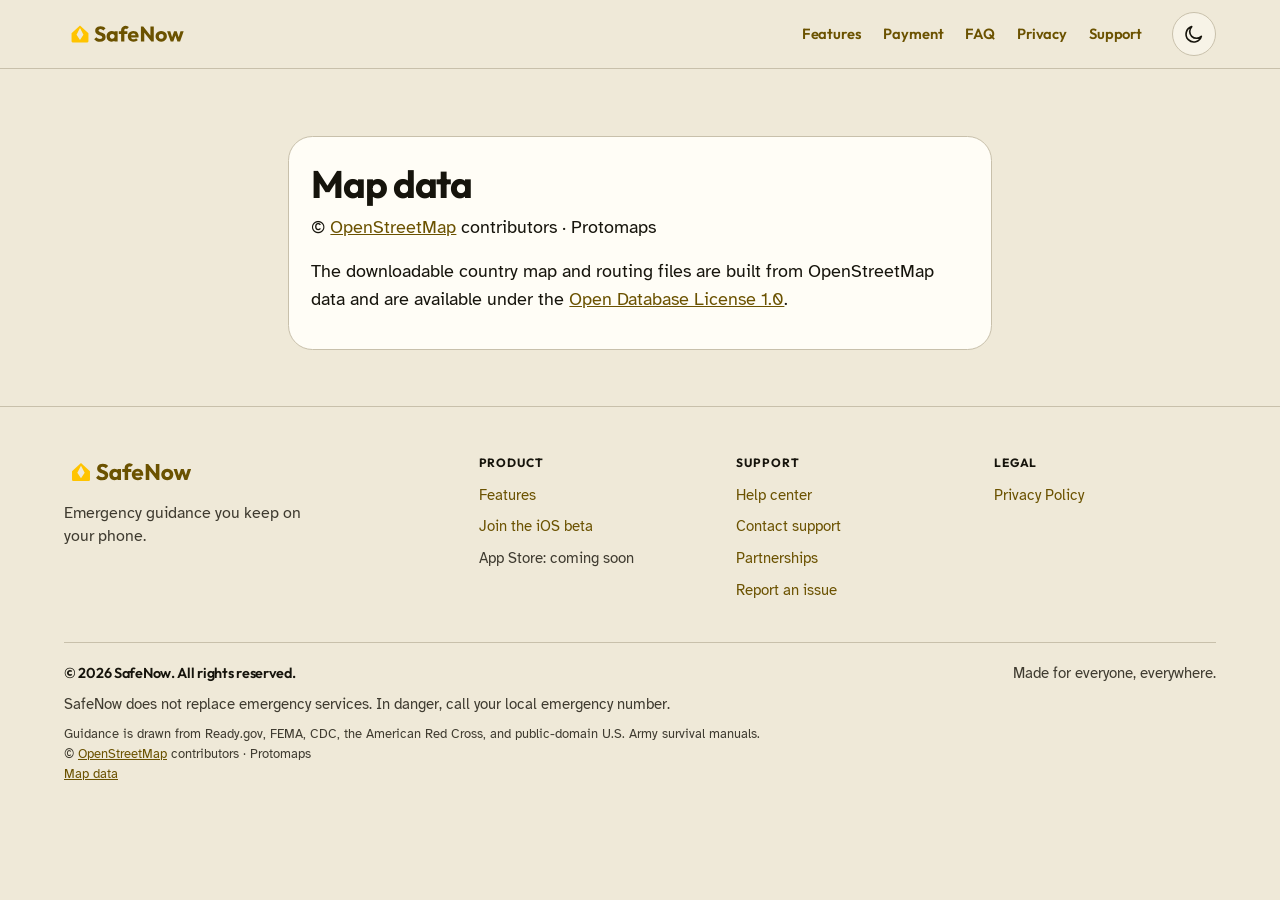
==== map-data/index.html @ 357b305e "Add OpenStreetMap footer credit and a draft /map-data page Replace the footer map line on every page" ====
<!doctype html>
<html lang="en" data-odbl-offer="off">
  <head>
    <meta charset="UTF-8" />
    <meta name="viewport" content="width=device-width, initial-scale=1" />
    <title>SafeNow map data</title>
    <meta name="description" content="OpenStreetMap credit and licence notes for SafeNow downloadable country map and routing files." />
    <link rel="canonical" href="https://safenow.help/map-data/" />
    <meta property="og:type" content="website" />
    <meta property="og:site_name" content="SafeNow" />
    <meta property="og:title" content="SafeNow map data" />
    <meta property="og:description" content="OpenStreetMap credit and licence notes for SafeNow downloadable country map and routing files." />
    <meta property="og:url" content="https://safenow.help/map-data/" />
    <meta property="og:image" content="https://safenow.help/icon-512.png" />
    <meta property="og:image:width" content="512" />
    <meta property="og:image:height" content="512" />
    <meta name="twitter:card" content="summary_large_image" />
    <link rel="icon" href="../favicon.svg" type="image/svg+xml" />
    <link rel="icon" href="../favicon-32.png" type="image/png" sizes="32x32" />
    <link rel="icon" href="../favicon-16.png" type="image/png" sizes="16x16" />
    <link rel="shortcut icon" href="../favicon.ico" />
    <link rel="apple-touch-icon" href="../apple-touch-icon.png" sizes="180x180" />
    <link rel="manifest" href="../site.webmanifest" />
    <link rel="stylesheet" href="../styles.css" />
    <meta name="theme-color" content="#10110e" media="(prefers-color-scheme: dark)" />
    <meta name="theme-color" content="#efe9d8" media="(prefers-color-scheme: light)" />
    <script>
      try {
        var t = localStorage.getItem("safenow-theme");
        if (t === "light" || t === "dark") document.documentElement.setAttribute("data-theme", t);
      } catch (e) {}
    </script>
  </head>
  <body>
    <a class="skip" href="#main">Skip to content</a>
    <header class="site-header">
      <div class="wrap header-inner">
        <a class="brand" href="../index.html" aria-label="SafeNow">
          <svg class="brand-lockup" viewBox="0 0 5951 1496.72" role="img" aria-hidden="true" focusable="false">
            <g transform="translate(198.294 198.294) scale(1.074)">
              <path fill="#FFC400" fill-rule="evenodd" d="M512 144 L880 480 L880 832 A48 48 0 0 1 832 880 L192 880 A48 48 0 0 1 144 832 L144 480 Z M512 252 L662 543.2 L512 772 L362 543.2 Z"/>
            </g>
            <g transform="translate(1396 1101.36)">
              <path fill="currentColor" d="M280 11Q193 11 130.25 -17.25Q67.5 -45.5 16.0 -103.5L117.5 -205.0Q151.5 -165.5 193.0 -144.0Q234.5 -122.5 290.0 -122.5Q339.5 -122.5 367.25 -140.75Q395 -159 395 -191Q395.0 -219.5 377.0 -237.75Q359 -256 329.5 -269.0Q300 -282 264.5 -293.75Q229.0 -305.5 193.75 -321.25Q158.5 -337.0 129.0 -360.25Q99.5 -383.5 81.5 -419.25Q63.5 -455.0 63.5 -508.5Q63.5 -574.0 95.25 -620.75Q127.0 -667.5 183.0 -692.25Q239 -717 311.5 -717.0Q386 -717 447.5 -690.75Q509.0 -664.5 548.5 -620.0L446.5 -518.5Q415.0 -551.5 382.25 -567.5Q349.5 -583.5 309.0 -583.5Q267.5 -583.5 243.5 -568.0Q219.5 -552.5 219.5 -523.5Q219.5 -497.0 237.5 -480.5Q255.5 -464.0 285.0 -451.75Q314.5 -439.5 350.0 -427.5Q385.5 -415.5 420.75 -399.75Q456 -384 485.5 -359.5Q515 -335 533.0 -297.5Q551 -260 551 -205Q551.0 -103.5 479.0 -46.25Q407 11 280 11ZM829 10Q762 10 709.25 -23.0Q656.5 -56.0 626.25 -113.0Q596 -170 596.0 -242.5Q596.0 -315.5 626.25 -372.75Q656.5 -430.0 709.25 -463.0Q762 -496 829 -496Q878 -496 917.5 -477.0Q957 -458 981.75 -424.5Q1006.5 -391.0 1010 -348V-138Q1006.5 -95.0 982.0 -61.5Q957.5 -28.0 917.75 -9.0Q878 10 829 10ZM860 -128Q909 -128 939.0 -160.25Q969.0 -192.5 969 -243Q969 -277 955.5 -302.75Q942.0 -328.5 917.5 -343.25Q893 -358 860.5 -358.0Q828.5 -358.0 804.0 -343.25Q779.5 -328.5 765.25 -302.5Q751.0 -276.5 751 -243Q751.0 -209.5 765.0 -183.5Q779.0 -157.5 803.75 -142.75Q828.5 -128.0 860 -128ZM962.5 0.0V-130.5L985.5 -249.0L962.5 -366.5V-486.0H1113V0ZM1275 0V-527.5Q1275 -587 1301.25 -634.25Q1327.5 -681.5 1375.75 -709.25Q1424 -737 1490 -737Q1540 -737 1577.25 -720.5Q1614.5 -704.0 1642.5 -675.0L1546.5 -579.0Q1537 -589 1524.5 -594.25Q1512.0 -599.5 1495.0 -599.5Q1463.5 -599.5 1445.75 -581.75Q1428 -564 1428.0 -532.5V0ZM1167.5 -356.0V-486.0H1568V-356ZM1859.5 11.0Q1780.5 11.0 1719.25 -21.5Q1658 -54 1623.0 -111.75Q1588.0 -169.5 1588 -243Q1588 -316 1622.25 -373.25Q1656.5 -430.5 1715.75 -463.75Q1775 -497 1848.5 -497.0Q1920.5 -497.0 1975.75 -465.75Q2031.0 -434.5 2062.5 -379.5Q2094.0 -324.5 2094 -254Q2094.0 -240.5 2092.5 -226.0Q2091.0 -211.5 2087 -193L1668.0 -191.5V-296.5L2022 -298L1956.0 -253.5Q1955.0 -295.5 1942.75 -323.25Q1930.5 -351.0 1907.25 -365.5Q1884 -380 1849.5 -380.0Q1813.5 -380.0 1787.0 -363.5Q1760.5 -347.0 1746.25 -316.75Q1732.0 -286.5 1732 -244Q1732 -201 1747.25 -170.25Q1762.5 -139.5 1791.0 -123.25Q1819.5 -107.0 1859 -107Q1895 -107 1924.0 -119.25Q1953.0 -131.5 1975.0 -156.5L2059.0 -72.5Q2023 -31 1972.0 -10.0Q1921 11 1859.5 11.0ZM2201.5 0.0V-706.0H2311.5L2359 -565V0ZM2689 0 2273 -533 2311.5 -706.0 2727.5 -173.0ZM2689 0 2646.5 -140.5V-706.0H2804V0ZM3152 11Q3076.5 11.0 3016.25 -22.5Q2956 -56 2921.0 -114.0Q2886 -172 2886 -244Q2886 -316 2920.75 -373.0Q2955.5 -430.0 3015.75 -463.5Q3076 -497 3151.5 -497.0Q3227.5 -497.0 3287.5 -463.75Q3347.5 -430.5 3382.5 -373.25Q3417.5 -316.0 3417.5 -244.0Q3417.5 -172.0 3382.75 -114.0Q3348 -56 3288.0 -22.5Q3228 11 3152 11ZM3151.5 -128.0Q3184.5 -128.0 3209.5 -142.5Q3234.5 -157.0 3248.25 -183.25Q3262.0 -209.5 3262.0 -243.5Q3262.0 -277.5 3247.75 -303.25Q3233.5 -329.0 3209.0 -343.5Q3184.5 -358.0 3151.5 -358.0Q3119.5 -358.0 3094.5 -343.25Q3069.5 -328.5 3055.5 -302.75Q3041.5 -277.0 3041.5 -243.0Q3041.5 -209.5 3055.5 -183.25Q3069.5 -157.0 3094.5 -142.5Q3119.5 -128.0 3151.5 -128.0ZM3594.5 0.0 3426.5 -486.0H3576.5L3681.0 -132.5L3636.5 -131.5L3751.5 -486.0H3876L3991.5 -131.5L3946.5 -132.5L4052 -486H4202L4034 0H3908.5L3795.5 -336.0H3833.5L3719 0Z"/>
            </g>
          </svg>
        </a>
        <nav class="site-nav site-nav-desktop" aria-label="Site">
            <a href="../index.html#features">Features</a>
            <a href="../index.html#pricing">Payment</a>
            <a href="../index.html#faq">FAQ</a>
            <a href="../privacy/">Privacy</a>
            <a href="../support/">Support</a>
        </nav>
        <div class="header-tools">
          <details class="nav-menu">
            <summary>Menu</summary>
            <nav class="site-nav" aria-label="Site">
              <a href="../index.html#features">Features</a>
              <a href="../index.html#pricing">Payment</a>
              <a href="../index.html#faq">FAQ</a>
              <a href="../privacy/">Privacy</a>
              <a href="../support/">Support</a>
            </nav>
          </details>
          <button type="button" class="theme-toggle" data-theme-toggle aria-label="Switch to light theme">
            <svg class="icon-light" viewBox="0 0 24 24" aria-hidden="true">
              <circle cx="12" cy="12" r="4" />
              <path d="M12 3v2M12 19v2M4.9 4.9l1.4 1.4M17.7 17.7l1.4 1.4M3 12h2M19 12h2M4.9 19.1l1.4-1.4M17.7 6.3l1.4-1.4" />
            </svg>
            <svg class="icon-dark" viewBox="0 0 24 24" aria-hidden="true">
              <path d="M20 14.5A8.5 8.5 0 1 1 9.5 4 7 7 0 0 0 20 14.5z" />
            </svg>
          </button>
        </div>
      </div>
    </header>
    <main id="main" class="page-hero">
      <div class="wrap">
        <article class="doc">
          <h1>Map data</h1>
          <p class="credit-line">© <a href="https://www.openstreetmap.org/copyright">OpenStreetMap</a> contributors · Protomaps</p>
          <p>The downloadable country map and routing files are built from OpenStreetMap data and are available under the <a href="https://opendatacommons.org/licenses/odbl/1-0/">Open Database License 1.0</a>.</p>
          <!--
            The "Data and licence" sentence and the ODbL 4.6 offer links stay
            behind data-odbl-offer="off" (see the html element and .odbl-offer
            in styles.css). Do not turn the flag on until the URLs actually
            serve the derived files and the build method, and an attorney has
            confirmed the approach.
          -->
          <section class="odbl-offer">
            <h2>Data and licence</h2>
            <p>Map data © OpenStreetMap contributors, available under the Open Database License. See <a href="https://www.openstreetmap.org/copyright">https://www.openstreetmap.org/copyright</a>. You can get a machine-readable copy of the map and routing files we build from that data, or the method we use to build them, at no charge over the internet, at <a href="https://safenow.help/map-data">https://safenow.help/map-data</a>.</p>
            <p>You can get a machine-readable copy of the derived country map and routing files, and the method used to build them (scripts, config, and the source snapshot), at no charge over the internet.</p>
            <!-- Links omitted until the URLs actually serve these files:
            <ul>
              <li><a href="#derived-files">Derived map and routing files</a></li>
              <li><a href="#build-method">Build method (scripts, config, and source snapshot)</a></li>
            </ul>
            -->
          </section>
        </article>
      </div>
    </main>
    <footer class="site-footer">
      <div class="wrap">
        <div class="footer-top">
          <div class="footer-brand-col">
            <a class="footer-brand" href="../index.html" aria-label="SafeNow">
          <svg class="brand-lockup" viewBox="0 0 5951 1496.72" role="img" aria-hidden="true" focusable="false">
            <g transform="translate(198.294 198.294) scale(1.074)">
              <path fill="#FFC400" fill-rule="evenodd" d="M512 144 L880 480 L880 832 A48 48 0 0 1 832 880 L192 880 A48 48 0 0 1 144 832 L144 480 Z M512 252 L662 543.2 L512 772 L362 543.2 Z"/>
            </g>
            <g transform="translate(1396 1101.36)">
              <path fill="currentColor" d="M280 11Q193 11 130.25 -17.25Q67.5 -45.5 16.0 -103.5L117.5 -205.0Q151.5 -165.5 193.0 -144.0Q234.5 -122.5 290.0 -122.5Q339.5 -122.5 367.25 -140.75Q395 -159 395 -191Q395.0 -219.5 377.0 -237.75Q359 -256 329.5 -269.0Q300 -282 264.5 -293.75Q229.0 -305.5 193.75 -321.25Q158.5 -337.0 129.0 -360.25Q99.5 -383.5 81.5 -419.25Q63.5 -455.0 63.5 -508.5Q63.5 -574.0 95.25 -620.75Q127.0 -667.5 183.0 -692.25Q239 -717 311.5 -717.0Q386 -717 447.5 -690.75Q509.0 -664.5 548.5 -620.0L446.5 -518.5Q415.0 -551.5 382.25 -567.5Q349.5 -583.5 309.0 -583.5Q267.5 -583.5 243.5 -568.0Q219.5 -552.5 219.5 -523.5Q219.5 -497.0 237.5 -480.5Q255.5 -464.0 285.0 -451.75Q314.5 -439.5 350.0 -427.5Q385.5 -415.5 420.75 -399.75Q456 -384 485.5 -359.5Q515 -335 533.0 -297.5Q551 -260 551 -205Q551.0 -103.5 479.0 -46.25Q407 11 280 11ZM829 10Q762 10 709.25 -23.0Q656.5 -56.0 626.25 -113.0Q596 -170 596.0 -242.5Q596.0 -315.5 626.25 -372.75Q656.5 -430.0 709.25 -463.0Q762 -496 829 -496Q878 -496 917.5 -477.0Q957 -458 981.75 -424.5Q1006.5 -391.0 1010 -348V-138Q1006.5 -95.0 982.0 -61.5Q957.5 -28.0 917.75 -9.0Q878 10 829 10ZM860 -128Q909 -128 939.0 -160.25Q969.0 -192.5 969 -243Q969 -277 955.5 -302.75Q942.0 -328.5 917.5 -343.25Q893 -358 860.5 -358.0Q828.5 -358.0 804.0 -343.25Q779.5 -328.5 765.25 -302.5Q751.0 -276.5 751 -243Q751.0 -209.5 765.0 -183.5Q779.0 -157.5 803.75 -142.75Q828.5 -128.0 860 -128ZM962.5 0.0V-130.5L985.5 -249.0L962.5 -366.5V-486.0H1113V0ZM1275 0V-527.5Q1275 -587 1301.25 -634.25Q1327.5 -681.5 1375.75 -709.25Q1424 -737 1490 -737Q1540 -737 1577.25 -720.5Q1614.5 -704.0 1642.5 -675.0L1546.5 -579.0Q1537 -589 1524.5 -594.25Q1512.0 -599.5 1495.0 -599.5Q1463.5 -599.5 1445.75 -581.75Q1428 -564 1428.0 -532.5V0ZM1167.5 -356.0V-486.0H1568V-356ZM1859.5 11.0Q1780.5 11.0 1719.25 -21.5Q1658 -54 1623.0 -111.75Q1588.0 -169.5 1588 -243Q1588 -316 1622.25 -373.25Q1656.5 -430.5 1715.75 -463.75Q1775 -497 1848.5 -497.0Q1920.5 -497.0 1975.75 -465.75Q2031.0 -434.5 2062.5 -379.5Q2094.0 -324.5 2094 -254Q2094.0 -240.5 2092.5 -226.0Q2091.0 -211.5 2087 -193L1668.0 -191.5V-296.5L2022 -298L1956.0 -253.5Q1955.0 -295.5 1942.75 -323.25Q1930.5 -351.0 1907.25 -365.5Q1884 -380 1849.5 -380.0Q1813.5 -380.0 1787.0 -363.5Q1760.5 -347.0 1746.25 -316.75Q1732.0 -286.5 1732 -244Q1732 -201 1747.25 -170.25Q1762.5 -139.5 1791.0 -123.25Q1819.5 -107.0 1859 -107Q1895 -107 1924.0 -119.25Q1953.0 -131.5 1975.0 -156.5L2059.0 -72.5Q2023 -31 1972.0 -10.0Q1921 11 1859.5 11.0ZM2201.5 0.0V-706.0H2311.5L2359 -565V0ZM2689 0 2273 -533 2311.5 -706.0 2727.5 -173.0ZM2689 0 2646.5 -140.5V-706.0H2804V0ZM3152 11Q3076.5 11.0 3016.25 -22.5Q2956 -56 2921.0 -114.0Q2886 -172 2886 -244Q2886 -316 2920.75 -373.0Q2955.5 -430.0 3015.75 -463.5Q3076 -497 3151.5 -497.0Q3227.5 -497.0 3287.5 -463.75Q3347.5 -430.5 3382.5 -373.25Q3417.5 -316.0 3417.5 -244.0Q3417.5 -172.0 3382.75 -114.0Q3348 -56 3288.0 -22.5Q3228 11 3152 11ZM3151.5 -128.0Q3184.5 -128.0 3209.5 -142.5Q3234.5 -157.0 3248.25 -183.25Q3262.0 -209.5 3262.0 -243.5Q3262.0 -277.5 3247.75 -303.25Q3233.5 -329.0 3209.0 -343.5Q3184.5 -358.0 3151.5 -358.0Q3119.5 -358.0 3094.5 -343.25Q3069.5 -328.5 3055.5 -302.75Q3041.5 -277.0 3041.5 -243.0Q3041.5 -209.5 3055.5 -183.25Q3069.5 -157.0 3094.5 -142.5Q3119.5 -128.0 3151.5 -128.0ZM3594.5 0.0 3426.5 -486.0H3576.5L3681.0 -132.5L3636.5 -131.5L3751.5 -486.0H3876L3991.5 -131.5L3946.5 -132.5L4052 -486H4202L4034 0H3908.5L3795.5 -336.0H3833.5L3719 0Z"/>
            </g>
          </svg>
          </a>
            <p class="footer-tagline">Emergency guidance you keep on your phone.</p>
          </div>
          <nav class="footer-col" aria-labelledby="footer-product-heading">
            <h2 class="footer-heading" id="footer-product-heading">Product</h2>
            <ul class="footer-list">
              <li><a href="../index.html#features">Features</a></li>
              <li><a href="https://testflight.apple.com/join/SJqQeFAy" rel="noopener noreferrer">Join the iOS beta</a></li>
              <li><span class="footer-coming-soon">App Store: coming soon</span></li>
            </ul>
          </nav>
          <nav class="footer-col" aria-labelledby="footer-support-heading">
            <h2 class="footer-heading" id="footer-support-heading">Support</h2>
            <ul class="footer-list">
              <li><a href="../support/">Help center</a></li>
              <li><a href="mailto:support@safenow.help">Contact support</a></li>
              <li><a href="mailto:partners@safenow.help">Partnerships</a></li>
              <li><a href="https://github.com/oxgirl/safenow-site/issues" rel="noopener noreferrer">Report an issue</a></li>
            </ul>
          </nav>
          <nav class="footer-col" aria-labelledby="footer-legal-heading">
            <h2 class="footer-heading" id="footer-legal-heading">Legal</h2>
            <ul class="footer-list">
              <li><a href="../privacy/">Privacy Policy</a></li>
            </ul>
          </nav>
        </div>
        <div class="footer-bottom">
          <div class="footer-bottom-primary">
            <p class="footer-copy">© 2026 SafeNow. All rights reserved.</p>
            <p class="footer-everywhere">Made for everyone, everywhere.</p>
          </div>
          <p class="footer-disclaimer">SafeNow does not replace emergency services. In danger, call your local emergency number.</p>
          <p class="footer-credits">Guidance is drawn from Ready.gov, FEMA, CDC, the American Red Cross, and public-domain U.S. Army survival manuals.<br />© <a href="https://www.openstreetmap.org/copyright">OpenStreetMap</a> contributors · Protomaps<br /><a href="../map-data/" aria-current="page">Map data</a></p>
        </div>
      </div>
    </footer>
    <script src="../theme.js"></script>
  </body>
</html>
---- styles.css ----
/* SafeNow public site. Fonts are self-hosted. No external trackers. */

@font-face {
  font-family: Outfit;
  src: url("fonts/outfit-400.woff2") format("woff2");
  font-weight: 400;
  font-style: normal;
  font-display: swap;
}
@font-face {
  font-family: Outfit;
  src: url("fonts/outfit-600.woff2") format("woff2");
  font-weight: 600;
  font-style: normal;
  font-display: swap;
}
@font-face {
  font-family: Outfit;
  src: url("fonts/outfit-700.woff2") format("woff2");
  font-weight: 700;
  font-style: normal;
  font-display: swap;
}
@font-face {
  font-family: "Atkinson Hyperlegible";
  src: url("fonts/atkinson-400.woff2") format("woff2");
  font-weight: 400;
  font-style: normal;
  font-display: swap;
}
@font-face {
  font-family: "Atkinson Hyperlegible";
  src: url("fonts/atkinson-700.woff2") format("woff2");
  font-weight: 700;
  font-style: normal;
  font-display: swap;
}

:root {
  color-scheme: dark;
  --page: #10110e;
  --bg: #161712;
  --bg-2: #1c1e16;
  --card: #181a14;
  --ink: #f6f3e8;
  --muted: #c4bda8;
  --line: #32342a;
  --yellow: #ffc400;
  --yellow-ink: #1a1400;
  --green: #c6f56a;
  --green-ink: #132006;
  --warn: #ffc9c0;
  --warn-bg: #2a1210;
  --warn-line: #8a3a32;
  --shadow: 0 28px 64px rgba(0, 0, 0, 0.42);
  --header-bg: color-mix(in srgb, var(--page) 86%, transparent);
  --max: 72rem;
  --measure: 40rem;
  --radius: 1.15rem;
  --font: "Atkinson Hyperlegible", "Segoe UI", "Helvetica Neue", system-ui, sans-serif;
  --display: Outfit, "Segoe UI", "Helvetica Neue", system-ui, sans-serif;
}

@media (prefers-color-scheme: light) {
  :root:not([data-theme="dark"]) {
    color-scheme: light;
    --page: #efe9d8;
    --bg: #f7f3e7;
    --bg-2: #fffdf6;
    --card: #fffdf6;
    --ink: #16140c;
    --muted: #3f3b30;
    --line: #c8c0ab;
    --green: #0e6a32;
    --green-ink: #f3fff4;
    --warn: #9d1c12;
    --warn-bg: #fbeceb;
    --warn-line: #d7a39e;
    --shadow: 0 24px 48px rgba(22, 20, 12, 0.1);
  }
}

:root[data-theme="light"] {
  color-scheme: light;
  --page: #efe9d8;
  --bg: #f7f3e7;
  --bg-2: #fffdf6;
  --card: #fffdf6;
  --ink: #16140c;
  --muted: #3f3b30;
  --line: #c8c0ab;
  --green: #0e6a32;
  --green-ink: #f3fff4;
  --warn: #9d1c12;
  --warn-bg: #fbeceb;
  --warn-line: #d7a39e;
  --shadow: 0 24px 48px rgba(22, 20, 12, 0.1);
}

:root[data-theme="dark"] {
  color-scheme: dark;
  --page: #10110e;
  --bg: #161712;
  --bg-2: #1c1e16;
  --card: #181a14;
  --ink: #f6f3e8;
  --muted: #c4bda8;
  --line: #32342a;
  --green: #c6f56a;
  --green-ink: #132006;
  --warn: #ffc9c0;
  --warn-bg: #2a1210;
  --warn-line: #8a3a32;
  --shadow: 0 28px 64px rgba(0, 0, 0, 0.42);
}

*, *::before, *::after { box-sizing: border-box; }

html {
  scroll-behavior: smooth;
  scroll-padding-top: 5.5rem;
  overflow-x: clip;
}

body {
  margin: 0;
  background: var(--page);
  color: var(--ink);
  font-family: var(--font);
  font-size: 1.125rem;
  line-height: 1.55;
  min-height: 100vh;
  text-rendering: optimizeLegibility;
}

img, picture, video, svg, .device, .device-screen { max-width: 100%; }
img, picture { height: auto; display: block; }
img { max-width: 100%; }
a { color: var(--yellow); }
a:hover { text-decoration-thickness: 2px; }

@media (prefers-color-scheme: light) {
  :root:not([data-theme="dark"]) a { color: #6b5200; }
}
:root[data-theme="light"] a { color: #6b5200; }
:root[data-theme="dark"] a { color: var(--yellow); }

a.brand,
a.footer-brand,
a.brand:hover,
a.footer-brand:hover,
:root[data-theme="light"] a.brand,
:root[data-theme="light"] a.footer-brand,
:root[data-theme="dark"] a.brand,
:root[data-theme="dark"] a.footer-brand {
  color: var(--ink);
}

:focus-visible {
  outline: 3px solid var(--yellow);
  outline-offset: 3px;
}

.skip {
  position: absolute;
  left: 12px;
  top: -48px;
  z-index: 30;
  background: var(--yellow);
  color: var(--yellow-ink);
  font-weight: 700;
  text-decoration: none;
  padding: 10px 14px;
  border-radius: 999px;
}
.skip:focus { top: 8px; }

.wrap {
  width: min(100% - 2rem, var(--max));
  margin-inline: auto;
  max-width: 100%;
  min-width: 0;
}

h1, h2, h3, h4 {
  font-family: var(--display);
  font-weight: 700;
  letter-spacing: -0.03em;
  line-height: 1.12;
  margin: 0 0 0.7rem;
}
h1 { font-size: clamp(2.35rem, 5.4vw, 4.15rem); }
h2 { font-size: clamp(1.7rem, 3vw, 2.35rem); }
h3 { font-size: 1.2rem; letter-spacing: -0.02em; }
p { margin: 0 0 1rem; }

/* Header */
.site-header {
  position: sticky;
  top: 0;
  z-index: 20;
  background: var(--header-bg);
  backdrop-filter: blur(16px);
  -webkit-backdrop-filter: blur(16px);
  border-bottom: 1px solid var(--line);
}
.header-inner {
  display: flex;
  align-items: center;
  gap: 12px 20px;
  min-height: 4.25rem;
  padding: 0.55rem 0;
}
.brand,
.footer-brand {
  display: inline-flex;
  align-items: center;
  text-decoration: none;
  flex: 0 0 auto;
}
.brand:hover,
.footer-brand:hover { text-decoration: none; }
.brand-lockup {
  height: 28px;
  width: auto;
  display: block;
}
.footer-brand { margin: 0 0 1rem; }
.footer-brand .brand-lockup { height: 32px; }

.header-tools {
  display: flex;
  align-items: center;
  gap: 8px;
  margin-left: auto;
}

.site-nav-desktop { display: none; }
.site-nav {
  display: none;
  align-items: center;
  flex-wrap: wrap;
  gap: 4px 2px;
}
.site-nav a {
  color: var(--ink);
  text-decoration: none;
  font-family: var(--display);
  font-weight: 600;
  font-size: 0.92rem;
  letter-spacing: -0.01em;
  padding: 8px 10px;
  border-radius: 999px;
  min-height: 44px;
  display: inline-flex;
  align-items: center;
}
.site-nav a:hover,
.site-nav a[aria-current="page"] {
  background: var(--bg-2);
  text-decoration: none;
}

.nav-menu {
  position: relative;
}
.nav-menu > summary {
  list-style: none;
  cursor: pointer;
  font-family: var(--display);
  font-weight: 600;
  font-size: 0.92rem;
  min-height: 44px;
  min-width: 44px;
  padding: 8px 12px;
  border-radius: 999px;
  border: 1px solid var(--line);
  background: var(--bg);
  color: var(--ink);
  display: inline-flex;
  align-items: center;
  justify-content: center;
}
.nav-menu > summary::-webkit-details-marker { display: none; }
.nav-menu[open] > summary { background: var(--bg-2); }
.nav-menu .site-nav {
  display: flex;
  flex-direction: column;
  position: absolute;
  right: 0;
  top: calc(100% + 8px);
  min-width: 14rem;
  padding: 8px;
  background: var(--card);
  border: 1px solid var(--line);
  border-radius: 16px;
  box-shadow: var(--shadow);
}

.theme-toggle {
  appearance: none;
  border: 1px solid var(--line);
  background: var(--bg);
  color: var(--ink);
  width: 44px;
  height: 44px;
  border-radius: 999px;
  display: inline-flex;
  align-items: center;
  justify-content: center;
  cursor: pointer;
  padding: 0;
}
.theme-toggle:hover { background: var(--bg-2); }
.theme-toggle svg { width: 22px; height: 22px; fill: none; stroke: currentColor; stroke-width: 1.8; stroke-linecap: round; stroke-linejoin: round; }
.theme-toggle .icon-dark { display: none; }

@media (prefers-color-scheme: light) {
  :root:not([data-theme="dark"]) .theme-toggle .icon-light { display: none; }
  :root:not([data-theme="dark"]) .theme-toggle .icon-dark { display: block; }
}
:root[data-theme="light"] .theme-toggle .icon-light { display: none; }
:root[data-theme="light"] .theme-toggle .icon-dark { display: block; }
:root[data-theme="dark"] .theme-toggle .icon-light { display: block; }
:root[data-theme="dark"] .theme-toggle .icon-dark { display: none; }

@media (min-width: 880px) {
  .nav-menu { display: none; }
  .site-nav-desktop {
    display: flex;
    flex-direction: row;
    margin-left: auto;
    align-items: center;
    flex-wrap: wrap;
    gap: 4px 2px;
  }
  .header-tools { margin-left: 0; }
  .brand-lockup { height: 32px; }
}

/* Hero */
.hero {
  position: relative;
  overflow: hidden;
  padding: 2.6rem 0 3.4rem;
}
.hero-glow {
  position: absolute;
  inset: -20% -10% auto 30%;
  height: 28rem;
  background:
    radial-gradient(closest-side, color-mix(in srgb, var(--yellow) 22%, transparent), transparent 70%);
  pointer-events: none;
}
.hero-grid {
  position: relative;
  display: grid;
  gap: 2.4rem;
  align-items: center;
  min-width: 0;
}
.hero-copy { max-width: 38rem; }
.hero-visual {
  display: flex;
  justify-content: center;
  position: relative;
  z-index: 1;
}

.app-icon {
  width: 72px;
  height: 72px;
  border-radius: 18px;
  box-shadow: 0 10px 24px rgba(0, 0, 0, 0.28);
  margin: 0 0 1.15rem;
}

.eyebrow,
.pill {
  display: inline-flex;
  align-items: center;
  gap: 8px;
  margin: 0 8px 1rem 0;
  padding: 6px 12px;
  border-radius: 999px;
  font-family: var(--display);
  font-weight: 600;
  font-size: 0.82rem;
  letter-spacing: 0.01em;
  line-height: 1.3;
  border: 1px solid var(--line);
  background: var(--bg);
  color: var(--ink);
}
.pill-lime {
  background: var(--green);
  color: var(--green-ink);
  border-color: transparent;
}
.pill-muted { color: var(--muted); }

.lede {
  font-size: 1.2rem;
  color: var(--ink);
  max-width: 36rem;
}
.hero p { margin: 0 0 1rem; }
.muted, .fine { color: var(--muted); }

.hero-actions {
  display: flex;
  flex-wrap: wrap;
  gap: 10px;
  margin: 1.15rem 0 1rem;
}
.store-row {
  display: flex;
  flex-wrap: wrap;
  gap: 8px;
  margin: 0 0 1rem;
}

.btn {
  display: inline-flex;
  align-items: center;
  justify-content: center;
  gap: 8px;
  min-height: 48px;
  padding: 10px 18px;
  border-radius: 999px;
  font-family: var(--display);
  font-weight: 700;
  font-size: 1rem;
  letter-spacing: -0.01em;
  text-decoration: none;
  border: 1px solid transparent;
  cursor: pointer;
}
.btn:hover { text-decoration: none; }

a.btn-primary,
.btn-primary {
  background: var(--yellow);
  color: var(--yellow-ink);
}
a.btn-primary:hover,
.btn-primary:hover {
  filter: brightness(1.06);
  color: var(--yellow-ink);
}

a.btn-ghost,
.btn-ghost {
  background: transparent;
  color: var(--ink);
  border-color: var(--line);
}
a.btn-ghost:hover,
.btn-ghost:hover {
  border-color: var(--ink);
  color: var(--ink);
}

.store-soon {
  display: inline-flex;
  align-items: center;
  gap: 8px;
  min-height: 48px;
  padding: 8px 16px;
  border-radius: 14px;
  border: 1px solid var(--line);
  background: var(--bg);
  color: var(--ink);
  font-family: var(--display);
  font-weight: 600;
  font-size: 0.92rem;
  line-height: 1.2;
}
.store-soon small {
  display: block;
  font-size: 0.72rem;
  font-weight: 600;
  color: var(--muted);
  letter-spacing: 0.02em;
  text-transform: uppercase;
}
.store-soon span { display: block; }

.status {
  color: var(--muted);
  font-size: 1rem;
  margin: 0;
}

/* Phone device frame */
.device {
  width: min(100%, 280px);
  background: #0b0c09;
  border-radius: 2.55rem;
  padding: 0.62rem;
  box-shadow:
    0 0 0 1px #2a2c26,
    inset 0 1px 0 rgba(255, 255, 255, 0.08),
    var(--shadow),
    0 0 80px color-mix(in srgb, var(--yellow) 12%, transparent);
}
@media (prefers-color-scheme: light) {
  :root:not([data-theme="dark"]) .device { background: #1a1c16; }
}
:root[data-theme="light"] .device { background: #1a1c16; }
.device-screen {
  border-radius: 2.05rem;
  overflow: hidden;
  background: #10110e;
  aspect-ratio: 390 / 844;
}
.device-screen img,
.device-screen picture,
.device-screen picture img {
  width: 100%;
  height: 100%;
  object-fit: cover;
  object-position: top center;
}
.device figcaption,
.phone-caption {
  text-align: center;
  font-size: 0.95rem;
  color: var(--muted);
  margin: 0.85rem 0 0;
}

@media (min-width: 880px) {
  .hero { padding: 3.6rem 0 4.6rem; }
  .hero-grid {
    gap: 3rem;
    align-items: center;
  }
  .hero-grid:has(.hero-visual) {
    grid-template-columns: 1fr 0.82fr;
  }
  .hero-visual { justify-content: flex-end; }
  .device { width: min(100%, 300px); }
}

/* Sections */
.section { padding: 3.4rem 0; }
.section-head {
  max-width: 40rem;
  margin-bottom: 2rem;
}
.section-head p { margin: 0; color: var(--muted); }
.kicker {
  font-family: var(--display);
  font-weight: 600;
  font-size: 0.8rem;
  letter-spacing: 0.08em;
  text-transform: uppercase;
  color: #8a7200;
  margin: 0 0 0.55rem;
}
:root[data-theme="dark"] .kicker { color: var(--yellow); }
@media (prefers-color-scheme: dark) {
  :root:not([data-theme="light"]) .kicker { color: var(--yellow); }
}

.band { background: var(--bg); border-block: 1px solid var(--line); }

.shot-gallery {
  display: grid;
  gap: 2rem 1.6rem;
  grid-template-columns: minmax(0, 1fr);
  justify-items: center;
  width: 100%;
  min-width: 0;
}
.shot-gallery > * {
  min-width: 0;
  max-width: 100%;
  display: flex;
  flex-direction: column;
  align-items: center;
}
.shot-gallery .device { width: min(100%, 260px); }
.shot-gallery .phone-caption { margin-top: 0.75rem; }

@media (min-width: 720px) {
  .shot-gallery { grid-template-columns: repeat(2, minmax(0, 1fr)); }
  .shot-gallery .device { width: min(100%, 230px); }
}
@media (min-width: 960px) {
  .shot-gallery { grid-template-columns: repeat(3, minmax(0, 1fr)); }
}

.feature-row {
  display: grid;
  gap: 1.6rem;
  margin-bottom: 3rem;
  align-items: center;
  justify-items: center;
  min-width: 0;
}
.feature-row .feature-copy {
  min-width: 0;
  max-width: 100%;
  justify-self: stretch;
}
.feature-row .device { max-width: 100%; }
.feature-row:last-of-type { margin-bottom: 0; }
.feature-copy p { margin: 0.45rem 0 0; color: var(--muted); }
.feature-copy h3 { font-size: 1.55rem; margin-bottom: 0.35rem; }
@media (min-width: 880px) {
  .feature-row {
    grid-template-columns: 1fr 280px;
    gap: 3rem;
  }
  .feature-row.flip { grid-template-columns: 280px 1fr; }
  .feature-row.flip .feature-copy { order: 2; }
  .feature-row .device { width: min(100%, 250px); }
}

.card-grid {
  display: grid;
  gap: 1rem;
}
@media (min-width: 640px) { .card-grid { grid-template-columns: 1fr 1fr; } }
@media (min-width: 960px) { .card-grid.cards-4, .card-grid { grid-template-columns: 1fr 1fr 1fr 1fr; } }
@media (min-width: 960px) { .card-grid.cards-3 { grid-template-columns: 1fr 1fr 1fr; } }

.card {
  background: var(--card);
  border: 1px solid var(--line);
  border-radius: var(--radius);
  padding: 1.2rem 1.15rem 1.25rem;
}
.card p { margin: 0; color: var(--muted); }
.card h3 { margin-bottom: 0.45rem; font-size: 1.15rem; }
.card svg {
  width: 28px;
  height: 28px;
  margin-bottom: 0.7rem;
  stroke: var(--yellow);
  fill: none;
  stroke-width: 1.8;
  stroke-linecap: round;
  stroke-linejoin: round;
}
:root[data-theme="light"] .card svg { stroke: #6b5200; }
@media (prefers-color-scheme: light) {
  :root:not([data-theme="dark"]) .card svg { stroke: #6b5200; }
}

.steps {
  list-style: none;
  margin: 0;
  padding: 0;
  display: grid;
  gap: 1rem;
  counter-reset: step;
}
.steps li {
  background: var(--card);
  border: 1px solid var(--line);
  border-radius: var(--radius);
  padding: 1.2rem 1.2rem 1.2rem 4.4rem;
  position: relative;
}
.steps li::before {
  counter-increment: step;
  content: counter(step, decimal-leading-zero);
  position: absolute;
  left: 1.1rem;
  top: 1.15rem;
  font-family: var(--display);
  font-weight: 700;
  color: var(--yellow-ink);
  background: var(--yellow);
  width: 2.1rem;
  height: 2.1rem;
  border-radius: 999px;
  display: flex;
  align-items: center;
  justify-content: center;
  font-size: 0.85rem;
  letter-spacing: 0;
}
.steps h3 { margin: 0 0 0.35rem; }
.steps p { margin: 0; color: var(--muted); }
@media (min-width: 880px) {
  .steps { grid-template-columns: 1fr 1fr 1fr; }
}

.panel {
  background: var(--card);
  border: 1px solid var(--line);
  border-radius: calc(var(--radius) + 4px);
  padding: 1.35rem 1.3rem;
}
.panel + .panel { margin-top: 1rem; }
.panel p:last-child { margin-bottom: 0; }

.warn-panel {
  background: var(--warn-bg);
  border-color: var(--warn-line);
}
.warn, .warn-panel p strong { color: var(--warn); }
.warn-panel h2 { margin-bottom: 0.9rem; }

.price-grid {
  display: grid;
  gap: 1rem;
}
@media (min-width: 760px) { .price-grid { grid-template-columns: 1fr 1fr; } }
.price-card h3 { font-size: 1.3rem; }
.price-card .amount {
  font-family: var(--display);
  font-size: 2.4rem;
  font-weight: 700;
  letter-spacing: -0.04em;
  margin: 0.15rem 0 0.6rem;
  color: var(--ink);
}
.tag {
  display: inline-flex;
  align-items: center;
  font-family: var(--display);
  font-weight: 600;
  font-size: 0.75rem;
  letter-spacing: 0.06em;
  text-transform: uppercase;
  padding: 4px 9px;
  border-radius: 999px;
  background: var(--green);
  color: var(--green-ink);
  margin-bottom: 0.7rem;
}
.tag-soon {
  background: transparent;
  color: var(--ink);
  border: 1px solid var(--line);
}

.lang-list {
  list-style: none;
  margin: 0;
  padding: 0;
  display: flex;
  flex-wrap: wrap;
  gap: 8px;
}
.lang-list li {
  border: 1px solid var(--line);
  background: var(--bg);
  border-radius: 999px;
  padding: 6px 12px;
  font-size: 0.98rem;
}

.promise-grid { display: grid; gap: 1rem; }
@media (min-width: 760px) { .promise-grid { grid-template-columns: 1fr 1fr; } }

.faq { max-width: 48rem; }
.faq details {
  border: 1px solid var(--line);
  background: var(--card);
  border-radius: 16px;
  padding: 0;
  margin: 0 0 0.7rem;
}
.faq summary {
  cursor: pointer;
  font-family: var(--display);
  font-weight: 600;
  font-size: 1.05rem;
  letter-spacing: -0.02em;
  padding: 1rem 3rem 1rem 1.15rem;
  position: relative;
  list-style: none;
  min-height: 48px;
}
.faq summary::-webkit-details-marker { display: none; }
.faq summary::after {
  content: "+";
  position: absolute;
  right: 1.1rem;
  top: 50%;
  transform: translateY(-50%);
  color: var(--muted);
  font-weight: 500;
  font-size: 1.3rem;
}
.faq details[open] summary::after { content: "–"; }
.faq details p {
  margin: 0;
  padding: 0 1.15rem 1.1rem;
  color: var(--muted);
}
.faq details p + p { padding-top: 0; }

/* Doc pages */
.doc {
  max-width: 44rem;
  margin: 2rem auto 3.5rem;
  background: var(--card);
  border: 1px solid var(--line);
  border-radius: calc(var(--radius) + 6px);
  padding: 1.6rem 1.4rem 1.2rem;
}
.doc h1 { font-size: clamp(1.8rem, 4vw, 2.4rem); }
.doc h2 { font-size: 1.25rem; margin: 1.7rem 0 0.55rem; }
.doc .lede, .doc .dateline { color: var(--muted); font-size: 1rem; }
.doc ul, .doc ol { padding-inline-start: 1.2rem; }
.doc li { margin: 0.35rem 0; }

.cta {
  display: inline-flex;
  align-items: center;
  background: var(--yellow);
  color: var(--yellow-ink);
  text-decoration: none;
  font-family: var(--display);
  font-weight: 700;
  padding: 10px 16px;
  border-radius: 999px;
  margin: 8px 0 16px;
  min-height: 48px;
}
a.cta, a.cta:hover { color: var(--yellow-ink); text-decoration: none; }
.cta:hover { filter: brightness(1.05); }

.page-hero {
  padding: 2.2rem 0 0;
}
.page-hero h1 { margin-bottom: 0.5rem; }

/* Footer */
.site-footer {
  border-top: 1px solid var(--line);
  margin-top: 2.5rem;
  padding: 3rem 0 0;
  color: var(--muted);
  font-size: 0.95rem;
}
.footer-top {
  display: grid;
  gap: 2.1rem 2rem;
  align-items: start;
}
.footer-brand-col { min-width: 0; }
.footer-brand { margin: 0 0 0.85rem; }
.footer-brand .brand-lockup { height: 34px; }
.footer-tagline {
  margin: 0;
  max-width: 16.5rem;
  color: var(--muted);
  font-size: 1rem;
  line-height: 1.45;
}
.footer-heading {
  font-family: var(--display);
  font-weight: 700;
  font-size: 0.75rem;
  letter-spacing: 0.08em;
  text-transform: uppercase;
  line-height: 1.3;
  color: var(--ink);
  margin: 0 0 0.85rem;
}
.footer-list {
  list-style: none;
  margin: 0;
  padding: 0;
}
.footer-list li { margin: 0 0 0.5rem; }
.footer-list li:last-child { margin-bottom: 0; }
.footer-list a,
:root[data-theme="light"] .footer-list a,
:root[data-theme="dark"] .footer-list a {
  color: var(--ink);
  text-decoration: none;
}
.footer-list a:hover,
:root[data-theme="light"] .footer-list a:hover,
:root[data-theme="dark"] .footer-list a:hover {
  text-decoration: underline;
  text-underline-offset: 3px;
}
.footer-coming-soon {
  color: var(--muted);
}
.footer-bottom {
  border-top: 1px solid var(--line);
  margin-top: 2.5rem;
  padding: 1.2rem 0 1.7rem;
  display: grid;
  gap: 0.45rem;
}
.footer-bottom p { margin: 0; }
.footer-bottom-primary {
  display: flex;
  flex-wrap: wrap;
  justify-content: space-between;
  gap: 0.35rem 1.5rem;
  align-items: baseline;
}
.footer-copy {
  color: var(--ink);
  font-family: var(--display);
  font-weight: 600;
  font-size: 0.9rem;
  letter-spacing: -0.02em;
}
.footer-everywhere {
  color: var(--muted);
}
.footer-disclaimer {
  max-width: 42rem;
}
.footer-credits {
  font-size: 0.82rem;
}
.footer-credits a,
:root[data-theme="light"] .footer-credits a,
:root[data-theme="dark"] .footer-credits a {
  color: var(--ink);
}
@media (min-width: 640px) {
  .footer-top {
    grid-template-columns: repeat(3, minmax(0, 1fr));
  }
  .footer-brand-col { grid-column: 1 / -1; }
}
@media (min-width: 900px) {
  .footer-top {
    grid-template-columns: minmax(14rem, 1.45fr) repeat(3, minmax(0, 0.85fr));
    gap: 2.4rem 2.2rem;
  }
  .footer-brand-col { grid-column: auto; padding-inline-end: 1rem; }
}


@media (prefers-reduced-motion: reduce) {
  html { scroll-behavior: auto; }
  *, *::before, *::after {
    animation: none !important;
    transition: none !important;
  }
}

@media print {
  .site-header, .theme-toggle, .hero-glow, .hero-actions, .store-row, .nav-menu { display: none !important; }
  body, .doc, .panel, .card { background: #fff; color: #000; }
  a { color: #000; }
}


/* Theme-scoped `a` colors beat `.btn-primary` without these overrides. */
a.btn-primary,
a.cta,
:root[data-theme="dark"] a.btn-primary,
:root[data-theme="light"] a.btn-primary,
:root[data-theme="dark"] a.cta,
:root[data-theme="light"] a.cta {
  color: var(--yellow-ink);
}
a.btn-primary:hover,
a.cta:hover,
:root[data-theme="dark"] a.btn-primary:hover,
:root[data-theme="light"] a.btn-primary:hover,
:root[data-theme="dark"] a.cta:hover,
:root[data-theme="light"] a.cta:hover {
  color: var(--yellow-ink);
  text-decoration: none;
}
a.btn-ghost,
:root[data-theme="dark"] a.btn-ghost,
:root[data-theme="light"] a.btn-ghost {
  color: var(--ink);
}
a.btn-ghost:hover,
:root[data-theme="dark"] a.btn-ghost:hover,
:root[data-theme="light"] a.btn-ghost:hover {
  color: var(--ink);
  text-decoration: none;
}

/* ODbL 4.6 offer and the "Data and licence" sentence.
   Keep this off until the offer URLs actually serve the derived files
   or the build method, and an attorney has confirmed the approach.
   To show the section, set data-odbl-offer="on" on the <html> element. */
html:not([data-odbl-offer="on"]) .odbl-offer {
  display: none;
}
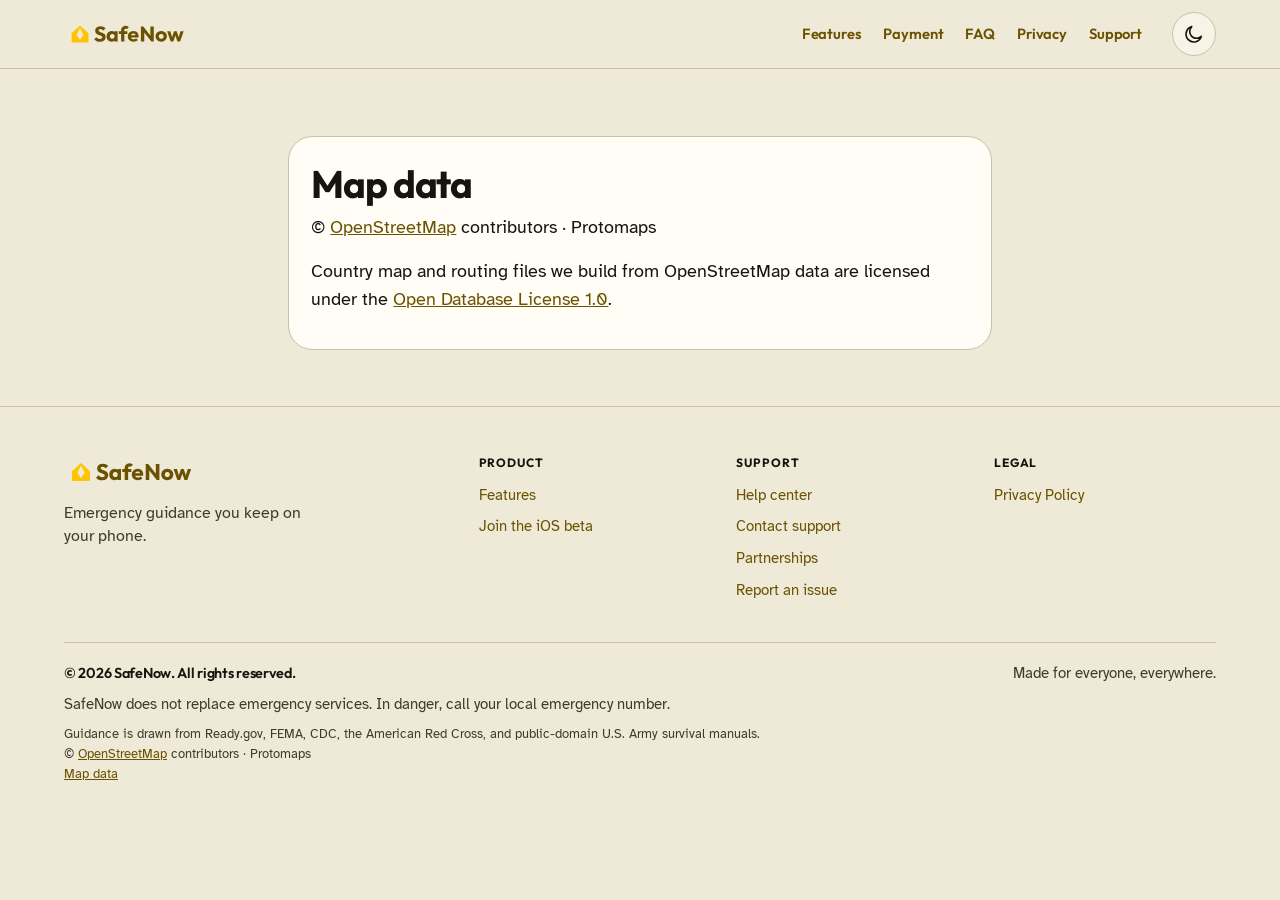
==== commit dd08db35: "Fix map-data copy, drop App Store line, use absolute 404 path Legal asked for a tighter body sentenc" ====
--- a/map-data/index.html
+++ b/map-data/index.html
@@ -4,12 +4,12 @@
     <meta charset="UTF-8" />
     <meta name="viewport" content="width=device-width, initial-scale=1" />
     <title>SafeNow map data</title>
-    <meta name="description" content="OpenStreetMap credit and licence notes for SafeNow downloadable country map and routing files." />
+    <meta name="description" content="OpenStreetMap credit and licence notes for SafeNow map and routing files." />
     <link rel="canonical" href="https://safenow.help/map-data/" />
     <meta property="og:type" content="website" />
     <meta property="og:site_name" content="SafeNow" />
     <meta property="og:title" content="SafeNow map data" />
-    <meta property="og:description" content="OpenStreetMap credit and licence notes for SafeNow downloadable country map and routing files." />
+    <meta property="og:description" content="OpenStreetMap credit and licence notes for SafeNow map and routing files." />
     <meta property="og:url" content="https://safenow.help/map-data/" />
     <meta property="og:image" content="https://safenow.help/icon-512.png" />
     <meta property="og:image:width" content="512" />
@@ -80,7 +80,7 @@
         <article class="doc">
           <h1>Map data</h1>
           <p class="credit-line">© <a href="https://www.openstreetmap.org/copyright">OpenStreetMap</a> contributors · Protomaps</p>
-          <p>The downloadable country map and routing files are built from OpenStreetMap data and are available under the <a href="https://opendatacommons.org/licenses/odbl/1-0/">Open Database License 1.0</a>.</p>
+          <p>Country map and routing files we build from OpenStreetMap data are licensed under the <a href="https://opendatacommons.org/licenses/odbl/1-0/">Open Database License 1.0</a>.</p>
           <!--
             The "Data and licence" sentence and the ODbL 4.6 offer links stay
             behind data-odbl-offer="off" (see the html element and .odbl-offer
@@ -123,7 +123,6 @@
             <ul class="footer-list">
               <li><a href="../index.html#features">Features</a></li>
               <li><a href="https://testflight.apple.com/join/SJqQeFAy" rel="noopener noreferrer">Join the iOS beta</a></li>
-              <li><span class="footer-coming-soon">App Store: coming soon</span></li>
             </ul>
           </nav>
           <nav class="footer-col" aria-labelledby="footer-support-heading">
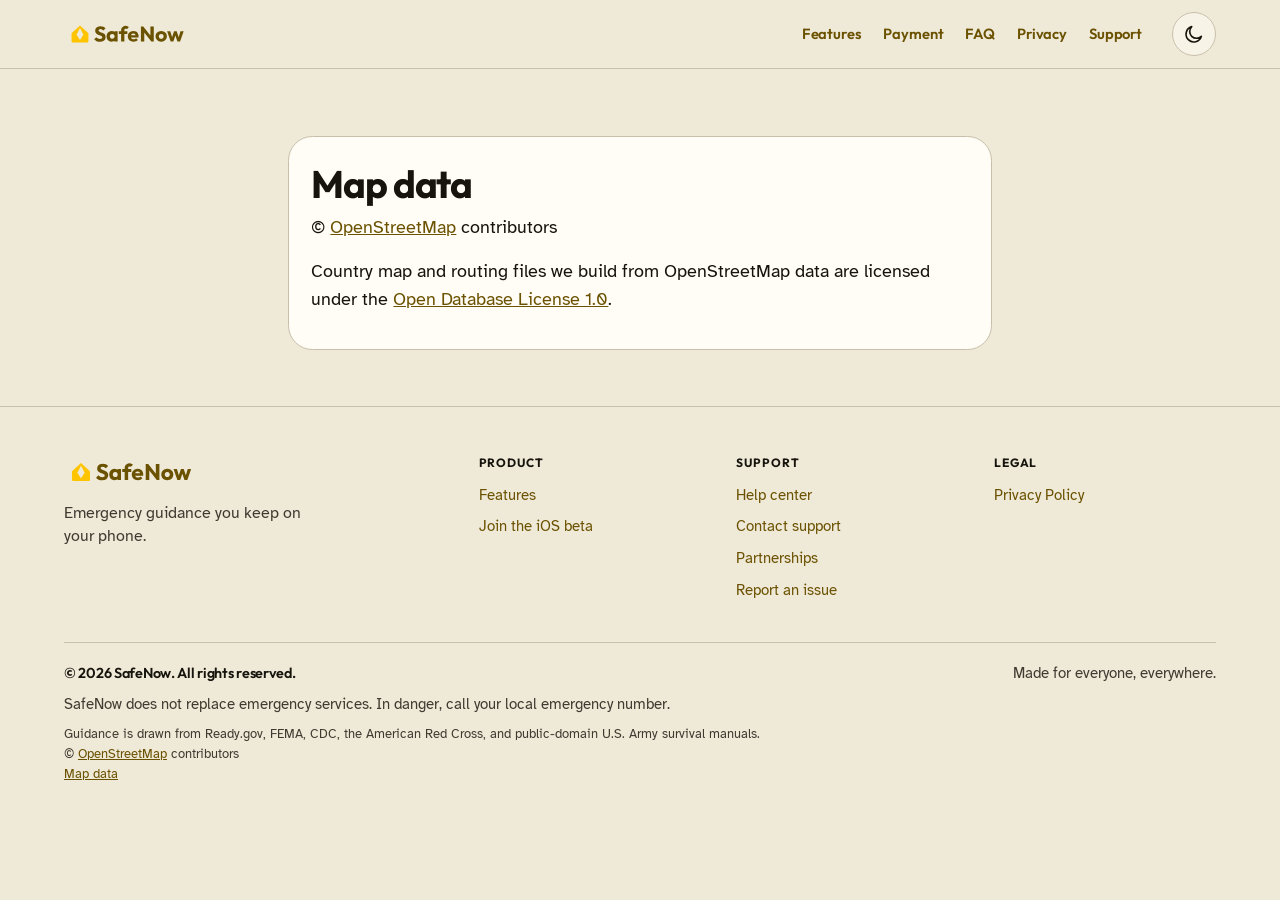
==== commit 84d6d3c9: "Footer: drop · Protomaps from the OpenStreetMap credit. The short form is © OpenStreetMap contributo" ====
--- a/map-data/index.html
+++ b/map-data/index.html
@@ -1,5 +1,5 @@
 <!doctype html>
-<html lang="en" data-odbl-offer="off">
+<html lang="en">
   <head>
     <meta charset="UTF-8" />
     <meta name="viewport" content="width=device-width, initial-scale=1" />
@@ -79,26 +79,8 @@
       <div class="wrap">
         <article class="doc">
           <h1>Map data</h1>
-          <p class="credit-line">© <a href="https://www.openstreetmap.org/copyright">OpenStreetMap</a> contributors · Protomaps</p>
+          <p class="credit-line">© <a href="https://www.openstreetmap.org/copyright">OpenStreetMap</a> contributors</p>
           <p>Country map and routing files we build from OpenStreetMap data are licensed under the <a href="https://opendatacommons.org/licenses/odbl/1-0/">Open Database License 1.0</a>.</p>
-          <!--
-            The "Data and licence" sentence and the ODbL 4.6 offer links stay
-            behind data-odbl-offer="off" (see the html element and .odbl-offer
-            in styles.css). Do not turn the flag on until the URLs actually
-            serve the derived files and the build method, and an attorney has
-            confirmed the approach.
-          -->
-          <section class="odbl-offer">
-            <h2>Data and licence</h2>
-            <p>Map data © OpenStreetMap contributors, available under the Open Database License. See <a href="https://www.openstreetmap.org/copyright">https://www.openstreetmap.org/copyright</a>. You can get a machine-readable copy of the map and routing files we build from that data, or the method we use to build them, at no charge over the internet, at <a href="https://safenow.help/map-data">https://safenow.help/map-data</a>.</p>
-            <p>You can get a machine-readable copy of the derived country map and routing files, and the method used to build them (scripts, config, and the source snapshot), at no charge over the internet.</p>
-            <!-- Links omitted until the URLs actually serve these files:
-            <ul>
-              <li><a href="#derived-files">Derived map and routing files</a></li>
-              <li><a href="#build-method">Build method (scripts, config, and source snapshot)</a></li>
-            </ul>
-            -->
-          </section>
         </article>
       </div>
     </main>
@@ -147,7 +129,7 @@
             <p class="footer-everywhere">Made for everyone, everywhere.</p>
           </div>
           <p class="footer-disclaimer">SafeNow does not replace emergency services. In danger, call your local emergency number.</p>
-          <p class="footer-credits">Guidance is drawn from Ready.gov, FEMA, CDC, the American Red Cross, and public-domain U.S. Army survival manuals.<br />© <a href="https://www.openstreetmap.org/copyright">OpenStreetMap</a> contributors · Protomaps<br /><a href="../map-data/" aria-current="page">Map data</a></p>
+          <p class="footer-credits">Guidance is drawn from Ready.gov, FEMA, CDC, the American Red Cross, and public-domain U.S. Army survival manuals.<br />© <a href="https://www.openstreetmap.org/copyright">OpenStreetMap</a> contributors<br /><a href="../map-data/" aria-current="page">Map data</a></p>
         </div>
       </div>
     </footer>
--- a/styles.css
+++ b/styles.css
@@ -984,10 +984,3 @@
   text-decoration: none;
 }
 
-/* ODbL 4.6 offer and the "Data and licence" sentence.
-   Keep this off until the offer URLs actually serve the derived files
-   or the build method, and an attorney has confirmed the approach.
-   To show the section, set data-odbl-offer="on" on the <html> element. */
-html:not([data-odbl-offer="on"]) .odbl-offer {
-  display: none;
-}
